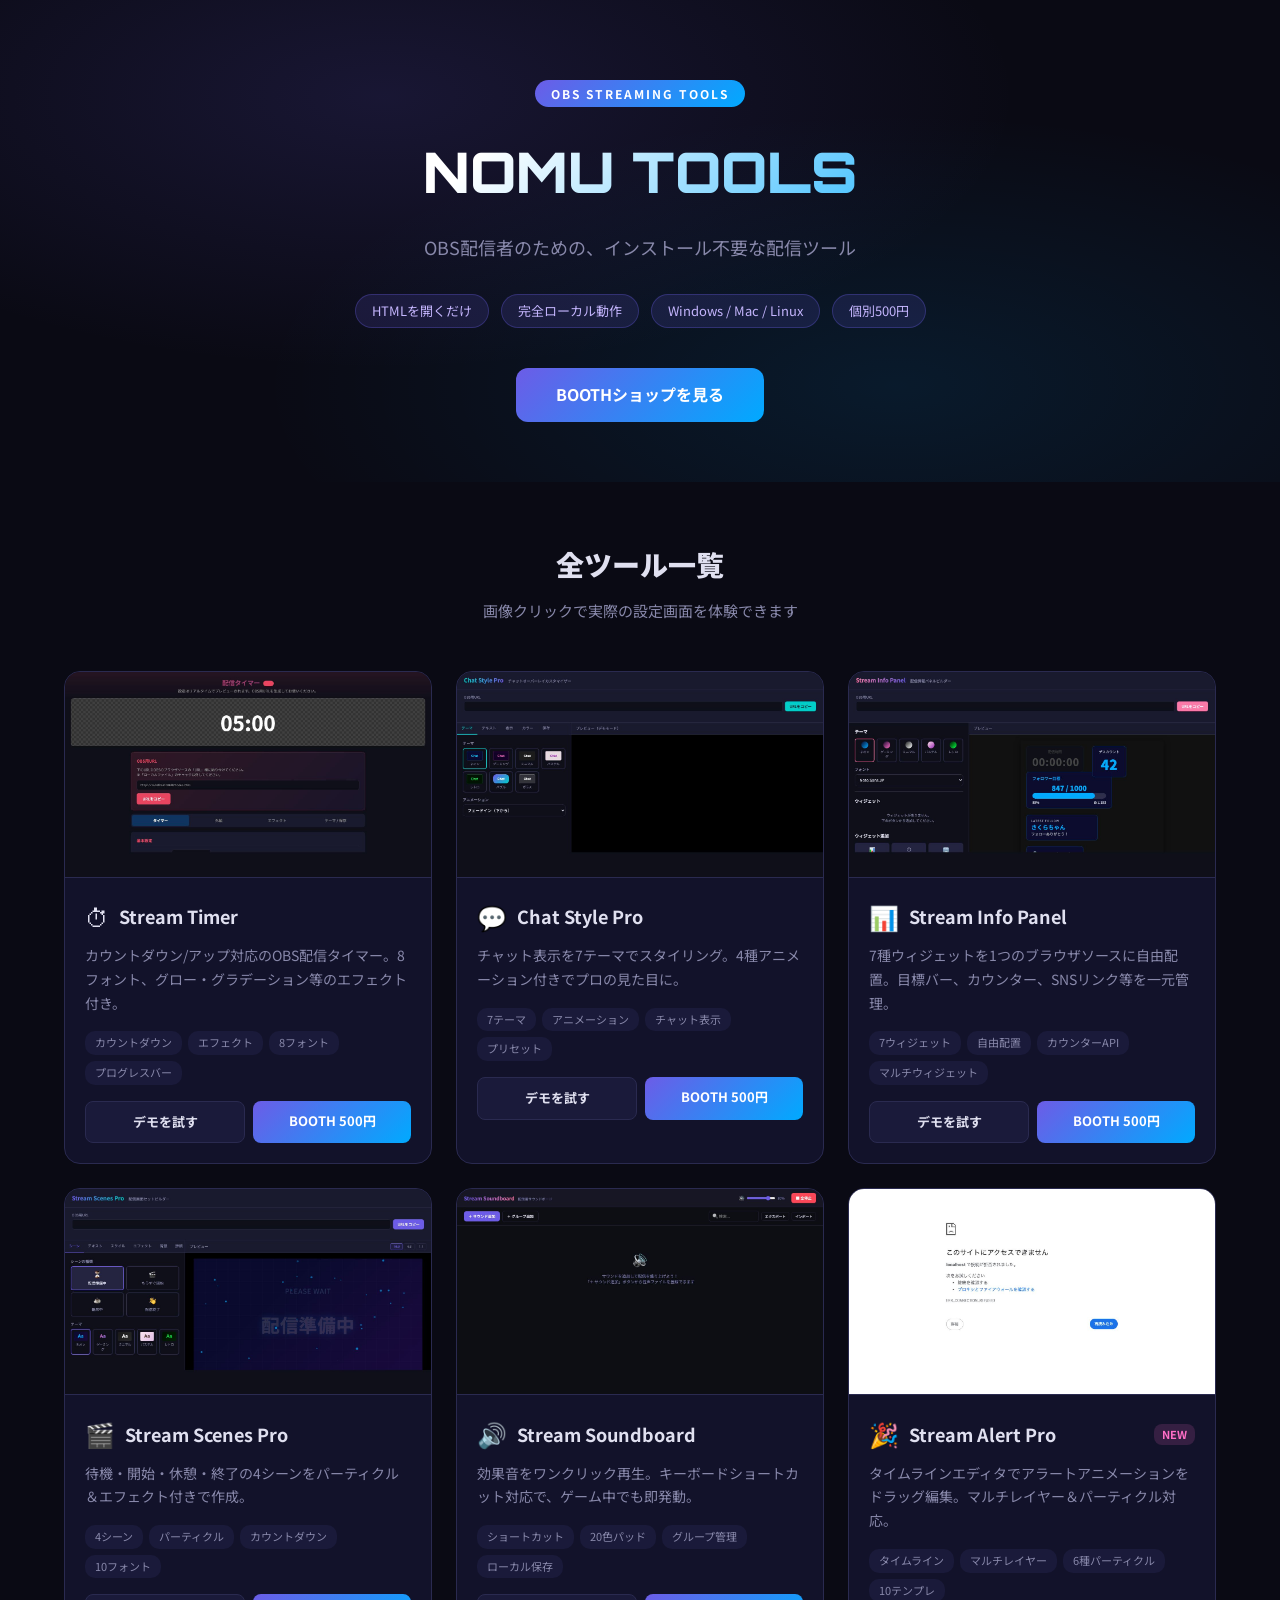
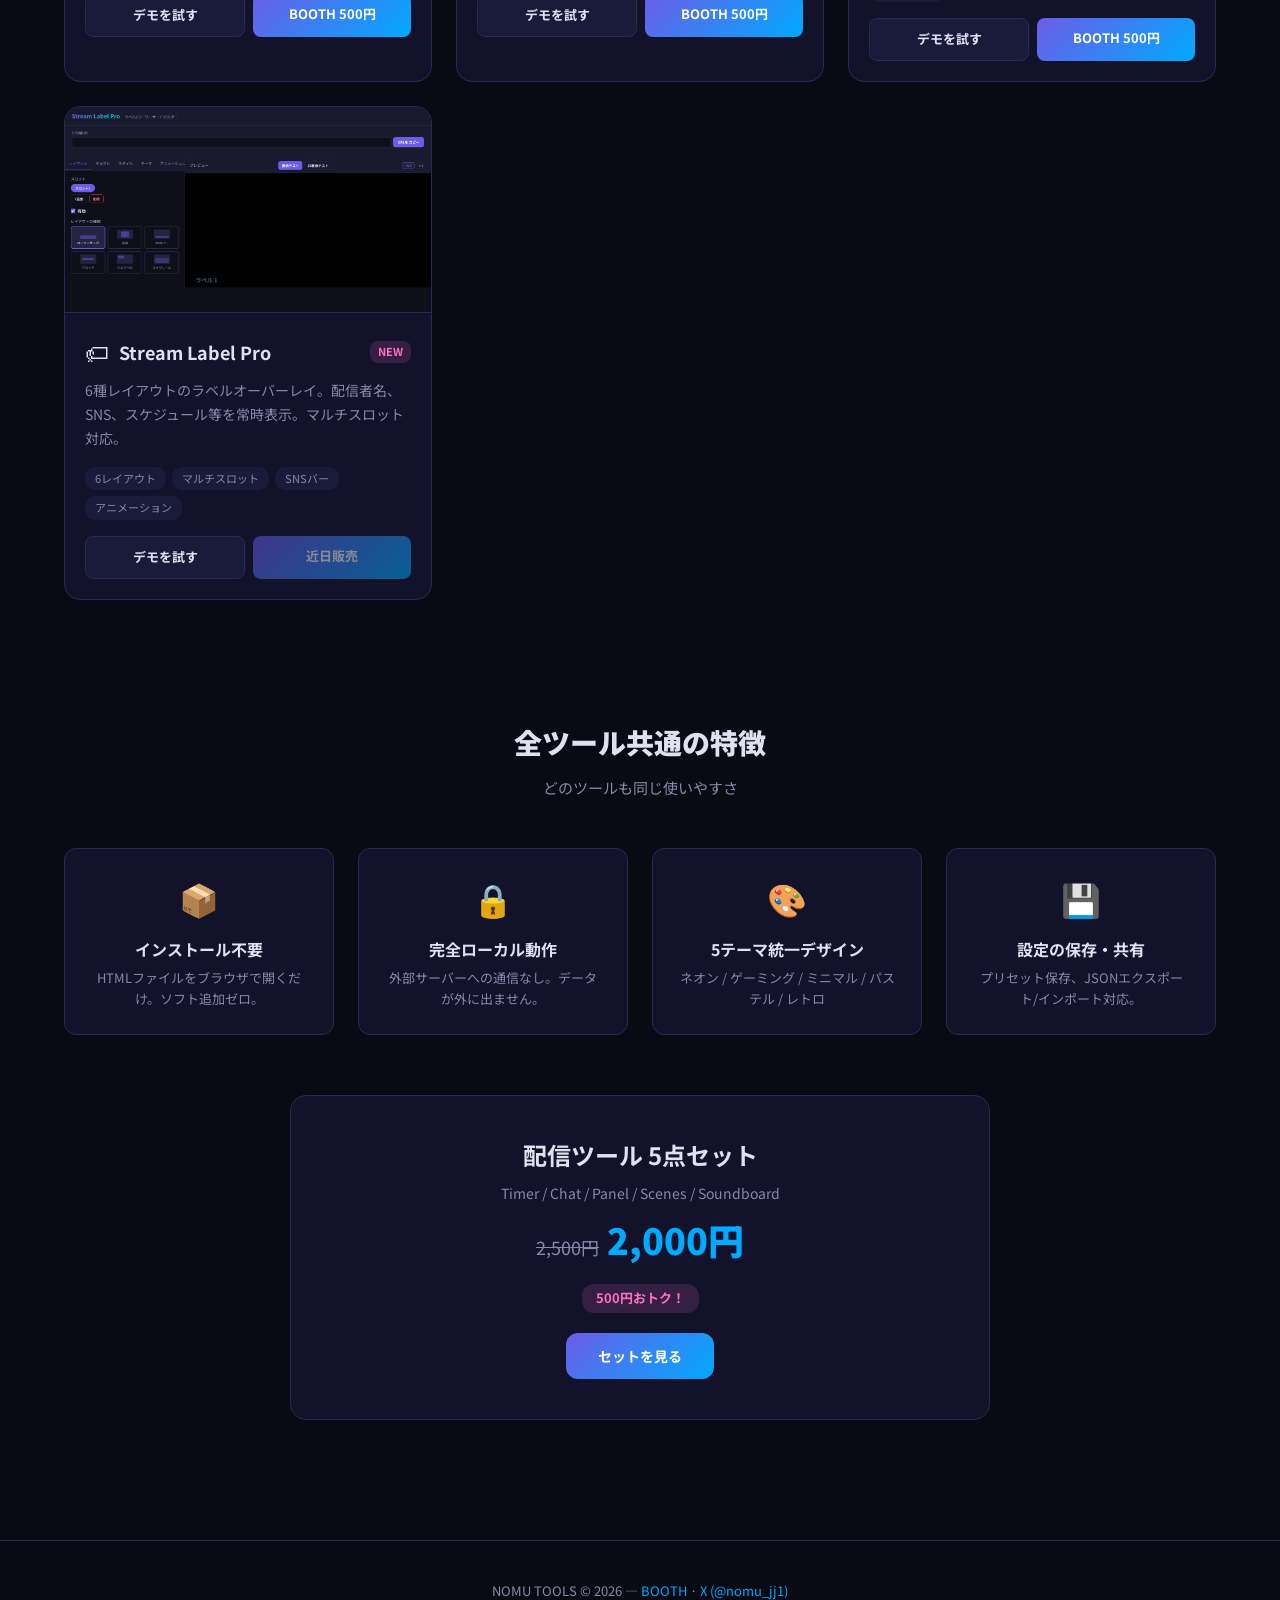
==== index.html @ 6df00737 "Initial commit: NOMU TOOLS demo site with 7 OBS streaming tools" ====
<!DOCTYPE html>
<html lang="ja">
<head>
<meta charset="UTF-8">
<meta name="viewport" content="width=device-width, initial-scale=1.0">
<title>NOMU TOOLS — OBS配信ツール一覧 & デモ</title>
<link rel="preconnect" href="https://fonts.googleapis.com">
<link href="https://fonts.googleapis.com/css2?family=Noto+Sans+JP:wght@400;500;700;900&family=Orbitron:wght@700;900&display=swap" rel="stylesheet">
<style>
*, *::before, *::after { margin: 0; padding: 0; box-sizing: border-box; }

:root {
  --bg: #0a0a14;
  --surface: #12122a;
  --surface2: #1a1a3a;
  --border: #2a2a50;
  --text: #e0e0f0;
  --text-dim: #8888aa;
  --primary: #6c5ce7;
  --accent: #00aaff;
  --pink: #ff6ec7;
  --green: #00cec9;
}

body {
  font-family: 'Noto Sans JP', sans-serif;
  background: var(--bg);
  color: var(--text);
  line-height: 1.6;
  overflow-x: hidden;
}

/* ── Hero Section ── */
.hero {
  text-align: center;
  padding: 80px 24px 60px;
  position: relative;
  overflow: hidden;
}

.hero::before {
  content: '';
  position: absolute;
  top: 0; left: 0; right: 0; bottom: 0;
  background:
    radial-gradient(ellipse at 30% 20%, rgba(108,92,231,0.15) 0%, transparent 50%),
    radial-gradient(ellipse at 70% 80%, rgba(0,170,255,0.1) 0%, transparent 50%);
  pointer-events: none;
}

.hero-content { position: relative; z-index: 1; max-width: 800px; margin: 0 auto; }

.hero-badge {
  display: inline-block;
  background: linear-gradient(135deg, var(--primary), var(--accent));
  color: #fff;
  font-size: 12px;
  font-weight: 700;
  padding: 4px 16px;
  border-radius: 20px;
  letter-spacing: 2px;
  margin-bottom: 20px;
}

.hero h1 {
  font-family: 'Orbitron', sans-serif;
  font-size: clamp(32px, 5vw, 56px);
  font-weight: 900;
  background: linear-gradient(135deg, #fff 30%, var(--accent) 100%);
  -webkit-background-clip: text;
  -webkit-text-fill-color: transparent;
  margin-bottom: 16px;
}

.hero-sub {
  font-size: 18px;
  color: var(--text-dim);
  margin-bottom: 32px;
}

.hero-features {
  display: flex;
  flex-wrap: wrap;
  justify-content: center;
  gap: 12px;
  margin-bottom: 40px;
}

.hero-tag {
  background: rgba(108,92,231,0.15);
  border: 1px solid rgba(108,92,231,0.3);
  color: #c4b5fd;
  font-size: 13px;
  padding: 6px 16px;
  border-radius: 20px;
}

.hero-cta {
  display: inline-block;
  background: linear-gradient(135deg, var(--primary), var(--accent));
  color: #fff;
  font-size: 16px;
  font-weight: 700;
  padding: 14px 40px;
  border-radius: 12px;
  text-decoration: none;
  transition: transform 0.2s, box-shadow 0.2s;
}

.hero-cta:hover {
  transform: translateY(-2px);
  box-shadow: 0 8px 30px rgba(108,92,231,0.4);
}

/* ── Tools Grid ── */
.section { max-width: 1200px; margin: 0 auto; padding: 60px 24px; }
.section-title {
  text-align: center;
  font-size: 28px;
  font-weight: 900;
  margin-bottom: 12px;
}
.section-sub {
  text-align: center;
  color: var(--text-dim);
  margin-bottom: 48px;
  font-size: 15px;
}

.tools-grid {
  display: grid;
  grid-template-columns: repeat(auto-fill, minmax(340px, 1fr));
  gap: 24px;
}

.tool-card {
  background: var(--surface);
  border: 1px solid var(--border);
  border-radius: 16px;
  overflow: hidden;
  transition: transform 0.2s, box-shadow 0.2s;
}

.tool-card:hover {
  transform: translateY(-4px);
  box-shadow: 0 12px 40px rgba(0,0,0,0.4);
}

.tool-card-img {
  width: 100%;
  aspect-ratio: 16/9;
  object-fit: cover;
  border-bottom: 1px solid var(--border);
  display: block;
}

.tool-card-body { padding: 20px; }

.tool-card-header {
  display: flex;
  align-items: center;
  gap: 10px;
  margin-bottom: 8px;
}

.tool-icon { font-size: 24px; }

.tool-name {
  font-size: 18px;
  font-weight: 700;
}

.tool-badge {
  margin-left: auto;
  background: rgba(0,206,201,0.15);
  color: var(--green);
  font-size: 11px;
  font-weight: 700;
  padding: 2px 8px;
  border-radius: 8px;
}

.tool-badge.new {
  background: rgba(255,110,199,0.15);
  color: var(--pink);
}

.tool-desc {
  font-size: 14px;
  color: var(--text-dim);
  margin-bottom: 16px;
  line-height: 1.7;
}

.tool-tags {
  display: flex;
  flex-wrap: wrap;
  gap: 6px;
  margin-bottom: 16px;
}

.tool-tag {
  background: var(--surface2);
  color: var(--text-dim);
  font-size: 11px;
  padding: 3px 10px;
  border-radius: 10px;
}

.tool-actions {
  display: flex;
  gap: 8px;
}

.btn-demo, .btn-buy {
  flex: 1;
  text-align: center;
  padding: 10px;
  border-radius: 8px;
  font-size: 13px;
  font-weight: 700;
  text-decoration: none;
  transition: all 0.2s;
}

.btn-demo {
  background: var(--surface2);
  color: var(--text);
  border: 1px solid var(--border);
}

.btn-demo:hover {
  background: var(--primary);
  border-color: var(--primary);
  color: #fff;
}

.btn-buy {
  background: linear-gradient(135deg, var(--primary), var(--accent));
  color: #fff;
  border: none;
}

.btn-buy:hover {
  box-shadow: 0 4px 15px rgba(108,92,231,0.4);
}

/* ── Demo Modal ── */
.modal-overlay {
  display: none;
  position: fixed;
  top: 0; left: 0; right: 0; bottom: 0;
  background: rgba(0,0,0,0.85);
  z-index: 1000;
  align-items: center;
  justify-content: center;
  padding: 20px;
}

.modal-overlay.active { display: flex; }

.modal {
  background: var(--bg);
  border: 1px solid var(--border);
  border-radius: 16px;
  width: 100%;
  max-width: 1100px;
  height: 85vh;
  display: flex;
  flex-direction: column;
  overflow: hidden;
}

.modal-header {
  display: flex;
  align-items: center;
  padding: 16px 24px;
  border-bottom: 1px solid var(--border);
  background: var(--surface);
}

.modal-title {
  font-size: 16px;
  font-weight: 700;
  flex: 1;
}

.modal-close {
  background: none;
  border: none;
  color: var(--text-dim);
  font-size: 24px;
  cursor: pointer;
  padding: 4px 8px;
  border-radius: 6px;
}

.modal-close:hover { background: var(--surface2); color: var(--text); }

.modal-buy-link {
  background: linear-gradient(135deg, var(--primary), var(--accent));
  color: #fff;
  padding: 6px 20px;
  border-radius: 8px;
  text-decoration: none;
  font-size: 13px;
  font-weight: 700;
  margin-right: 16px;
}

.modal-iframe {
  flex: 1;
  border: none;
  width: 100%;
  background: var(--surface);
}

/* ── Bundle Section ── */
.bundle {
  background: var(--surface);
  border: 1px solid var(--border);
  border-radius: 16px;
  padding: 40px;
  text-align: center;
  max-width: 700px;
  margin: 0 auto 60px;
}

.bundle h3 {
  font-size: 24px;
  margin-bottom: 8px;
}

.bundle-price {
  font-size: 14px;
  color: var(--text-dim);
  margin-bottom: 6px;
}

.bundle-price-big {
  font-size: 36px;
  font-weight: 900;
  color: var(--accent);
  margin-bottom: 16px;
}

.bundle-price-big .original {
  font-size: 18px;
  color: var(--text-dim);
  text-decoration: line-through;
  margin-right: 8px;
  font-weight: 400;
}

.bundle-badge {
  display: inline-block;
  background: rgba(255,110,199,0.15);
  color: var(--pink);
  font-size: 13px;
  font-weight: 700;
  padding: 4px 14px;
  border-radius: 12px;
  margin-bottom: 20px;
}

/* ── Features Row ── */
.features-row {
  display: grid;
  grid-template-columns: repeat(auto-fit, minmax(220px, 1fr));
  gap: 24px;
  margin-bottom: 60px;
}

.feature-item {
  background: var(--surface);
  border: 1px solid var(--border);
  border-radius: 12px;
  padding: 24px;
  text-align: center;
}

.feature-icon { font-size: 32px; margin-bottom: 12px; }
.feature-name { font-size: 16px; font-weight: 700; margin-bottom: 6px; }
.feature-desc { font-size: 13px; color: var(--text-dim); }

/* ── Footer ── */
.footer {
  text-align: center;
  padding: 40px 24px;
  border-top: 1px solid var(--border);
  color: var(--text-dim);
  font-size: 13px;
}

.footer a { color: var(--accent); text-decoration: none; }

/* ── Responsive ── */
@media (max-width: 768px) {
  .tools-grid { grid-template-columns: 1fr; }
  .modal { height: 95vh; }
}
</style>
</head>
<body>

<!-- Hero -->
<section class="hero">
  <div class="hero-content">
    <span class="hero-badge">OBS STREAMING TOOLS</span>
    <h1>NOMU TOOLS</h1>
    <p class="hero-sub">OBS配信者のための、インストール不要な配信ツール</p>
    <div class="hero-features">
      <span class="hero-tag">HTMLを開くだけ</span>
      <span class="hero-tag">完全ローカル動作</span>
      <span class="hero-tag">Windows / Mac / Linux</span>
      <span class="hero-tag">個別500円</span>
    </div>
    <a href="https://nomu0306.booth.pm/" class="hero-cta" target="_blank">BOOTHショップを見る</a>
  </div>
</section>

<!-- Tools -->
<section class="section">
  <h2 class="section-title">全ツール一覧</h2>
  <p class="section-sub">画像クリックで実際の設定画面を体験できます</p>

  <div class="tools-grid" id="tools-grid"></div>
</section>

<!-- Common Features -->
<section class="section">
  <h2 class="section-title">全ツール共通の特徴</h2>
  <p class="section-sub">どのツールも同じ使いやすさ</p>
  <div class="features-row">
    <div class="feature-item">
      <div class="feature-icon">📦</div>
      <div class="feature-name">インストール不要</div>
      <div class="feature-desc">HTMLファイルをブラウザで開くだけ。ソフト追加ゼロ。</div>
    </div>
    <div class="feature-item">
      <div class="feature-icon">🔒</div>
      <div class="feature-name">完全ローカル動作</div>
      <div class="feature-desc">外部サーバーへの通信なし。データが外に出ません。</div>
    </div>
    <div class="feature-item">
      <div class="feature-icon">🎨</div>
      <div class="feature-name">5テーマ統一デザイン</div>
      <div class="feature-desc">ネオン / ゲーミング / ミニマル / パステル / レトロ</div>
    </div>
    <div class="feature-item">
      <div class="feature-icon">💾</div>
      <div class="feature-name">設定の保存・共有</div>
      <div class="feature-desc">プリセット保存、JSONエクスポート/インポート対応。</div>
    </div>
  </div>

  <!-- Bundle -->
  <div class="bundle">
    <h3>配信ツール 5点セット</h3>
    <div class="bundle-price">Timer / Chat / Panel / Scenes / Soundboard</div>
    <div class="bundle-price-big">
      <span class="original">2,500円</span>2,000円
    </div>
    <div class="bundle-badge">500円おトク！</div>
    <br>
    <a href="https://nomu0306.booth.pm/items/8196162" class="hero-cta" target="_blank" style="font-size:14px;padding:12px 32px;">セットを見る</a>
  </div>
</section>

<!-- Footer -->
<footer class="footer">
  <p>NOMU TOOLS &copy; 2026 &mdash; <a href="https://nomu0306.booth.pm/" target="_blank">BOOTH</a> &middot; <a href="https://x.com/nomu_jj1" target="_blank">X (@nomu_jj1)</a></p>
</footer>

<!-- Demo Modal -->
<div class="modal-overlay" id="modal-overlay">
  <div class="modal">
    <div class="modal-header">
      <span class="modal-title" id="modal-title">デモ</span>
      <a class="modal-buy-link" id="modal-buy" href="#" target="_blank">BOOTHで購入</a>
      <button class="modal-close" id="modal-close">&times;</button>
    </div>
    <iframe class="modal-iframe" id="modal-iframe" src="about:blank"></iframe>
  </div>
</div>

<script>
(function() {
  'use strict';

  var BOOTH_BASE = 'https://nomu0306.booth.pm/items/';

  var tools = [
    {
      id: 'timer',
      icon: '⏱',
      name: 'Stream Timer',
      nameJa: '配信タイマー Pro',
      desc: 'カウントダウン/アップ対応のOBS配信タイマー。8フォント、グロー・グラデーション等のエフェクト付き。',
      tags: ['カウントダウン', 'エフェクト', '8フォント', 'プログレスバー'],
      boothId: '8192051',
      demoUrl: '', // settings.htmlへの相対パス（GitHub Pagesでは同一オリジン）
      img: 'img/timer.jpg',
      badge: '',
    },
    {
      id: 'chat',
      icon: '💬',
      name: 'Chat Style Pro',
      nameJa: 'チャットオーバーレイ',
      desc: 'チャット表示を7テーマでスタイリング。4種アニメーション付きでプロの見た目に。',
      tags: ['7テーマ', 'アニメーション', 'チャット表示', 'プリセット'],
      boothId: '8196086',
      img: 'img/chat.jpg',
      badge: '',
    },
    {
      id: 'panel',
      icon: '📊',
      name: 'Stream Info Panel',
      nameJa: '情報パネルビルダー',
      desc: '7種ウィジェットを1つのブラウザソースに自由配置。目標バー、カウンター、SNSリンク等を一元管理。',
      tags: ['7ウィジェット', '自由配置', 'カウンターAPI', 'マルチウィジェット'],
      boothId: '8196085',
      img: 'img/panel.jpg',
      badge: '',
    },
    {
      id: 'scenes',
      icon: '🎬',
      name: 'Stream Scenes Pro',
      nameJa: '配信画面セットビルダー',
      desc: '待機・開始・休憩・終了の4シーンをパーティクル＆エフェクト付きで作成。',
      tags: ['4シーン', 'パーティクル', 'カウントダウン', '10フォント'],
      boothId: '8196132',
      img: 'img/scenes.jpg',
      badge: '',
    },
    {
      id: 'soundboard',
      icon: '🔊',
      name: 'Stream Soundboard',
      nameJa: 'サウンドボード',
      desc: '効果音をワンクリック再生。キーボードショートカット対応で、ゲーム中でも即発動。',
      tags: ['ショートカット', '20色パッド', 'グループ管理', 'ローカル保存'],
      boothId: '8196145',
      img: 'img/soundboard.jpg',
      badge: '',
    },
    {
      id: 'alert',
      icon: '🎉',
      name: 'Stream Alert Pro',
      nameJa: 'アラートビルダー',
      desc: 'タイムラインエディタでアラートアニメーションをドラッグ編集。マルチレイヤー＆パーティクル対応。',
      tags: ['タイムライン', 'マルチレイヤー', '6種パーティクル', '10テンプレ'],
      boothId: '8196422',
      img: 'img/alert.jpg',
      badge: 'NEW',
    },
    {
      id: 'label',
      icon: '🏷',
      name: 'Stream Label Pro',
      nameJa: 'ラベル/ローワーサード',
      desc: '6種レイアウトのラベルオーバーレイ。配信者名、SNS、スケジュール等を常時表示。マルチスロット対応。',
      tags: ['6レイアウト', 'マルチスロット', 'SNSバー', 'アニメーション'],
      boothId: '', // 未登録の場合は空
      img: 'img/label.jpg',
      badge: 'NEW',
    },
  ];

  // Render tool cards
  var grid = document.getElementById('tools-grid');
  tools.forEach(function(t) {
    var card = document.createElement('div');
    card.className = 'tool-card';
    card.innerHTML =
      '<img class="tool-card-img" src="' + t.img + '" alt="' + t.name + '" loading="lazy">' +
      '<div class="tool-card-body">' +
        '<div class="tool-card-header">' +
          '<span class="tool-icon">' + t.icon + '</span>' +
          '<span class="tool-name">' + t.name + '</span>' +
          (t.badge ? '<span class="tool-badge' + (t.badge === 'NEW' ? ' new' : '') + '">' + t.badge + '</span>' : '') +
        '</div>' +
        '<div class="tool-desc">' + t.desc + '</div>' +
        '<div class="tool-tags">' + t.tags.map(function(tag) { return '<span class="tool-tag">' + tag + '</span>'; }).join('') + '</div>' +
        '<div class="tool-actions">' +
          '<a class="btn-demo" href="#" data-tool="' + t.id + '">デモを試す</a>' +
          (t.boothId ? '<a class="btn-buy" href="' + BOOTH_BASE + t.boothId + '" target="_blank">BOOTH 500円</a>' : '<span class="btn-buy" style="opacity:0.5">近日販売</span>') +
        '</div>' +
      '</div>';
    grid.appendChild(card);
  });

  // Demo modal
  var overlay = document.getElementById('modal-overlay');
  var iframe = document.getElementById('modal-iframe');
  var title = document.getElementById('modal-title');
  var buyLink = document.getElementById('modal-buy');

  // Demo URLs - these would point to the actual tools
  // For GitHub Pages deployment, tools would need to be hosted as subfolders
  // For now, use relative paths assuming tools are deployed alongside
  // Local dev: each tool runs on its own port
  // Production (GitHub Pages): tools deployed as subfolders
  var isLocal = location.hostname === 'localhost' || location.hostname === '127.0.0.1';
  var demoUrls = isLocal ? {
    timer: 'http://localhost:8080/settings.html',
    chat: 'http://localhost:8082/settings.html',
    panel: 'http://localhost:8083/settings.html',
    scenes: 'http://localhost:8084/settings.html',
    soundboard: 'http://localhost:8081/index.html',
    alert: 'http://localhost:8086/settings.html',
    label: 'http://localhost:8087/settings.html',
  } : {
    timer: 'stream-timer/settings.html',
    chat: 'chat-style-pro/settings.html',
    panel: 'stream-info-panel/settings.html',
    scenes: 'stream-scenes-pro/settings.html',
    soundboard: 'stream-soundboard/index.html',
    alert: 'stream-alert-pro/settings.html',
    label: 'stream-label-pro/settings.html',
  };

  document.addEventListener('click', function(e) {
    var btn = e.target.closest('.btn-demo');
    if (!btn) return;
    e.preventDefault();
    var toolId = btn.dataset.tool;
    var tool = tools.find(function(t) { return t.id === toolId; });
    if (!tool) return;

    title.textContent = tool.icon + ' ' + tool.name + ' — ' + tool.nameJa;
    buyLink.href = tool.boothId ? BOOTH_BASE + tool.boothId : '#';
    buyLink.style.display = tool.boothId ? '' : 'none';
    iframe.src = demoUrls[toolId] || 'about:blank';
    overlay.classList.add('active');
  });

  document.getElementById('modal-close').addEventListener('click', function() {
    overlay.classList.remove('active');
    iframe.src = 'about:blank';
  });

  overlay.addEventListener('click', function(e) {
    if (e.target === overlay) {
      overlay.classList.remove('active');
      iframe.src = 'about:blank';
    }
  });
})();
</script>
</body>
</html>
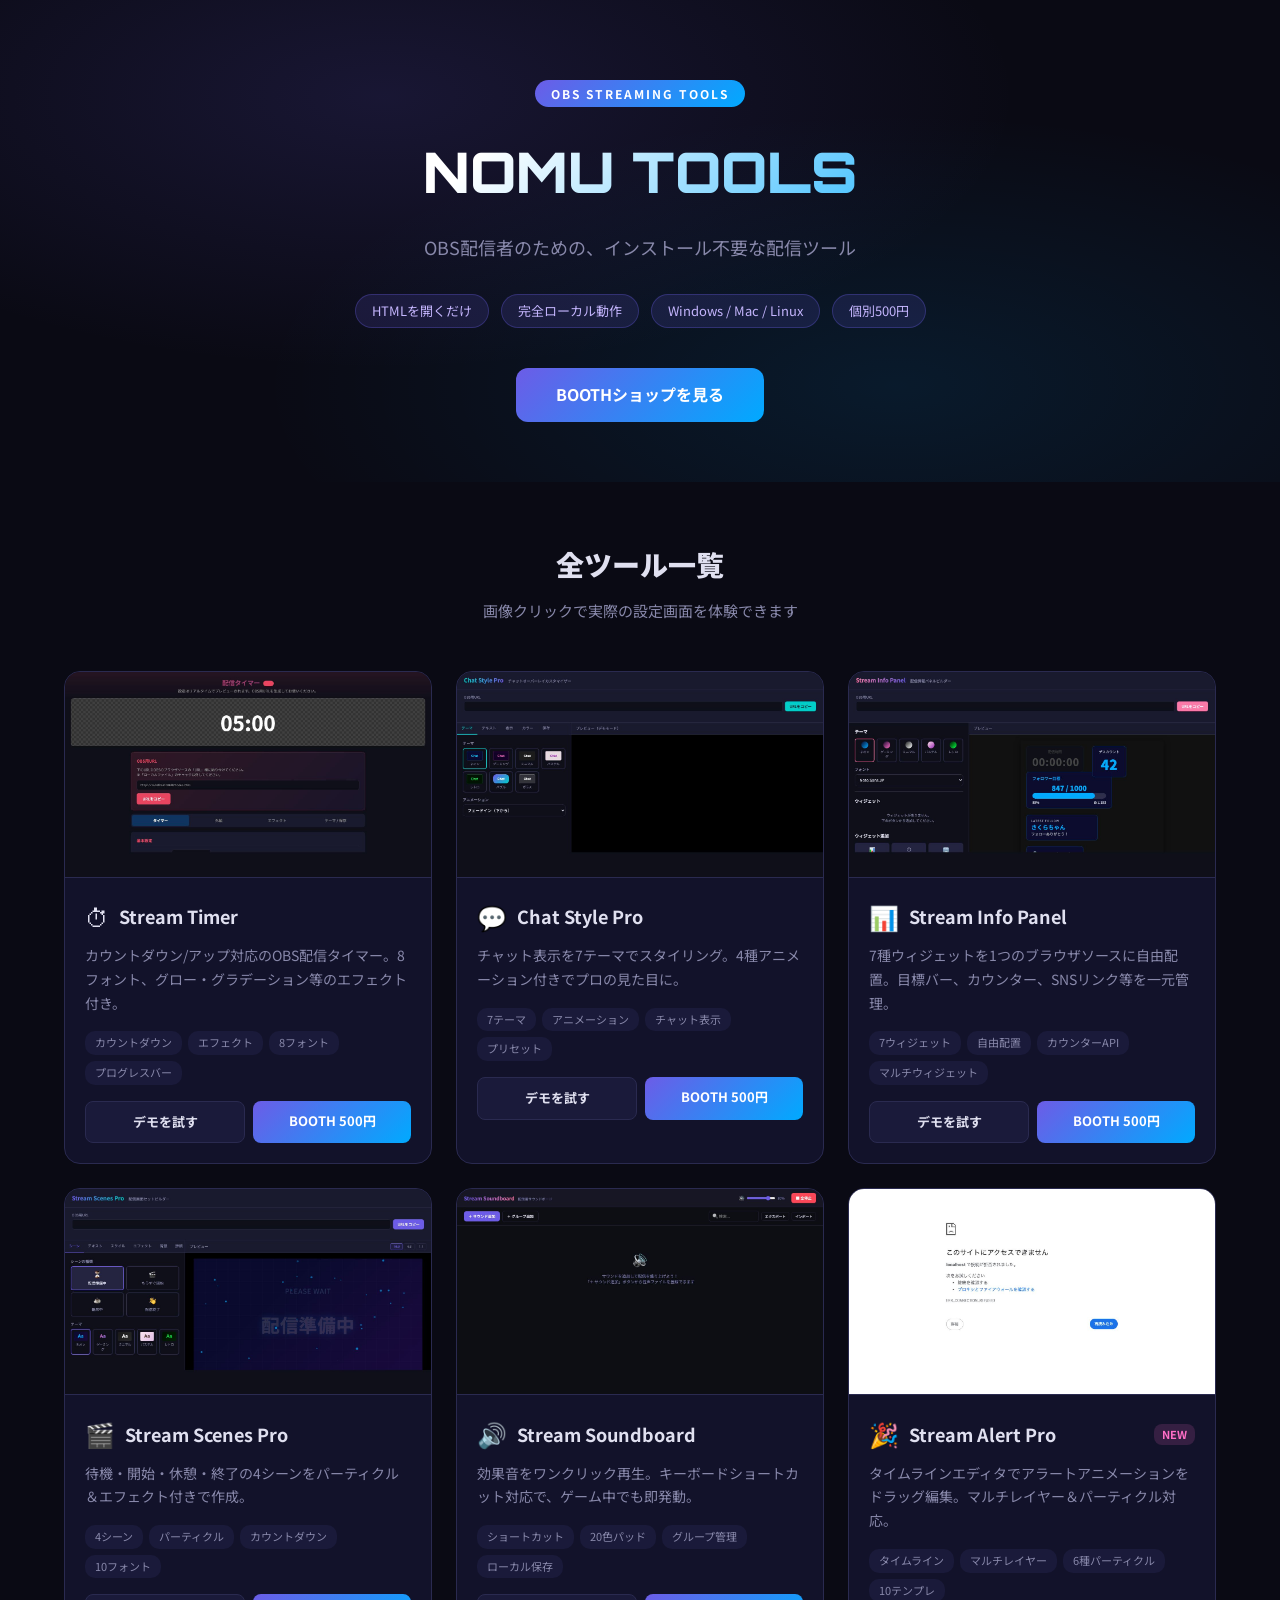
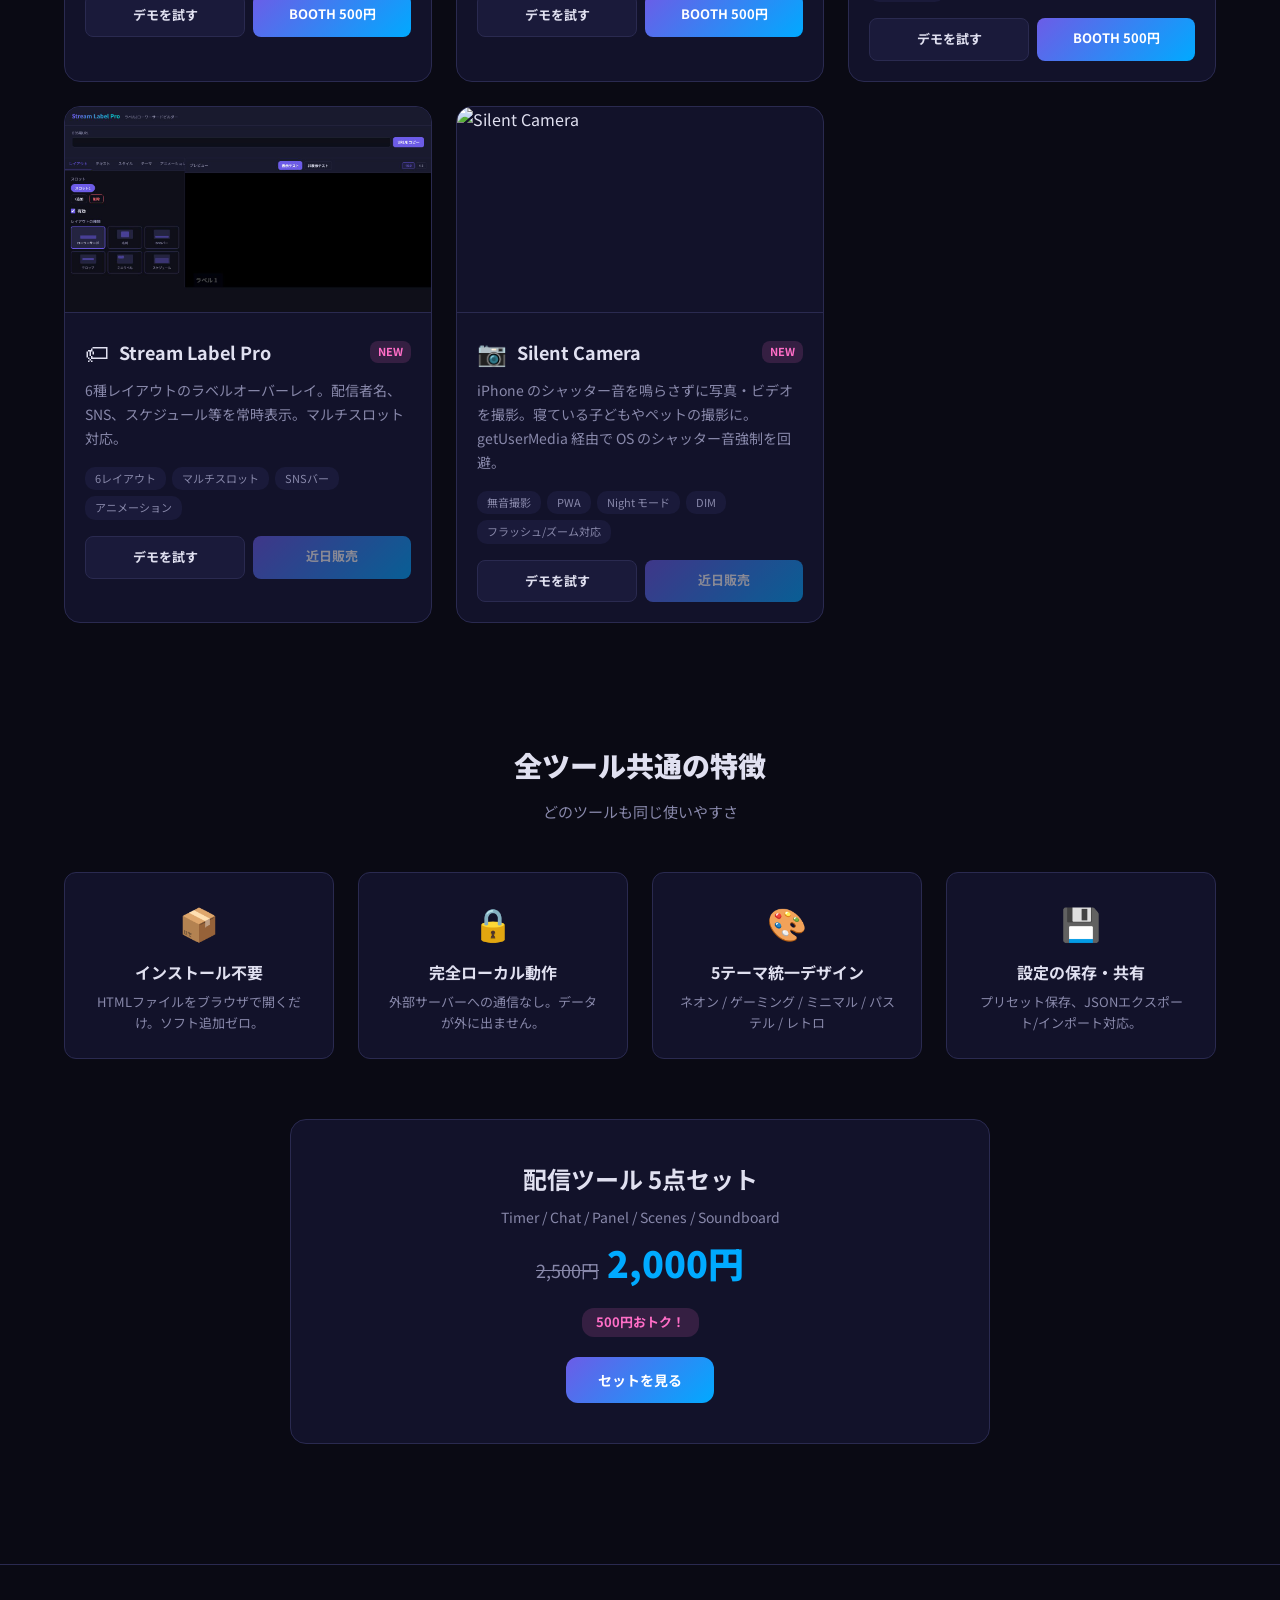
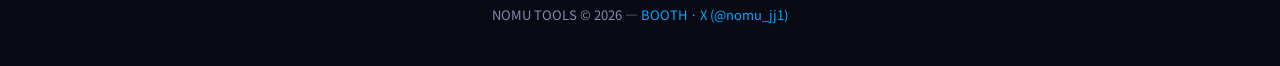
==== commit ecec4c22: "Add Silent Camera tool for iPhone silent photo/video capture iPhone の純正カメラはシャッター音を消せないが、Safari の get" ====
--- a/index.html
+++ b/index.html
@@ -569,6 +569,17 @@
       img: 'img/label.jpg',
       badge: 'NEW',
     },
+    {
+      id: 'silent',
+      icon: '📷',
+      name: 'Silent Camera',
+      nameJa: '無音カメラ',
+      desc: 'iPhone のシャッター音を鳴らさずに写真・ビデオを撮影。寝ている子どもやペットの撮影に。getUserMedia 経由で OS のシャッター音強制を回避。',
+      tags: ['無音撮影', 'PWA', 'Night モード', 'DIM', 'フラッシュ/ズーム対応'],
+      boothId: '',
+      img: 'img/silent-camera.jpg',
+      badge: 'NEW',
+    },
   ];
 
   // Render tool cards
@@ -614,6 +625,7 @@
     soundboard: 'http://localhost:8081/index.html',
     alert: 'http://localhost:8086/settings.html',
     label: 'http://localhost:8087/settings.html',
+    silent: 'http://localhost:8088/index.html',
   } : {
     timer: 'stream-timer/settings.html',
     chat: 'chat-style-pro/settings.html',
@@ -622,6 +634,7 @@
     soundboard: 'stream-soundboard/index.html',
     alert: 'stream-alert-pro/settings.html',
     label: 'stream-label-pro/settings.html',
+    silent: 'silent-camera/index.html',
   };
 
   document.addEventListener('click', function(e) {
